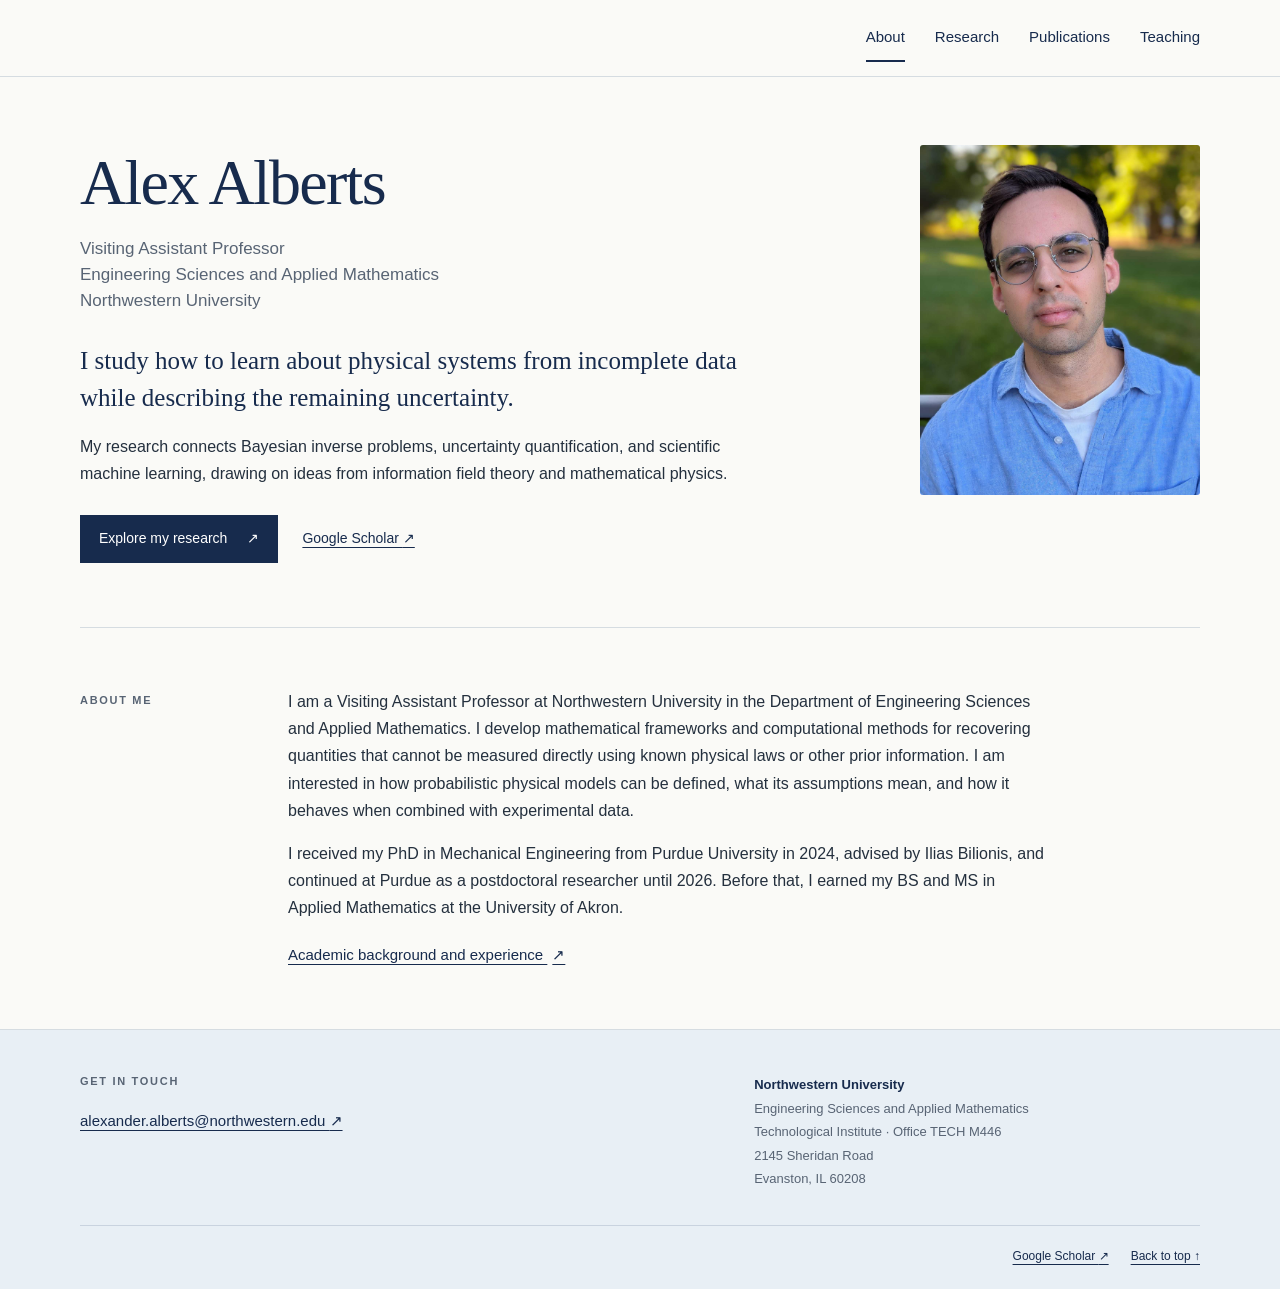
==== site/index.html @ 04f5bfd3 "Publish academic website with isolated GitHub Pages deployment Add the reviewed static website, publ" ====
<!doctype html>
<html lang="en">
<head>
<meta charset="utf-8">
<meta name="viewport" content="width=device-width, initial-scale=1">
<title>Alex Alberts | Applied Mathematics, Northwestern University</title>
<meta name="description" content="Alex Alberts is a Visiting Assistant Professor at Northwestern working on Bayesian inverse problems, uncertainty quantification, and scientific machine learning.">
<meta name="theme-color" content="#172B4D">
<link rel="canonical" href="https://alexalberts.github.io/">
<meta property="og:title" content="Alex Alberts | Applied Mathematics, Northwestern University">
<meta property="og:description" content="Alex Alberts is a Visiting Assistant Professor at Northwestern working on Bayesian inverse problems, uncertainty quantification, and scientific machine learning.">
<meta property="og:type" content="website">
<meta property="og:url" content="https://alexalberts.github.io/">
<meta property="og:image" content="https://alexalberts.github.io/assets/headshot.jpg">
<link rel="icon" href="data:,">
<link rel="stylesheet" href="assets/style.css">
</head>
<body>
<a class="skip-link" href="#main">Skip to content</a>
<header class="site-header"><div class="shell header-inner">
<nav aria-label="Main navigation"><a href="index.html" aria-current="page">About</a><a href="research.html">Research</a><a href="publications.html">Publications</a><a href="teaching.html">Teaching</a></nav>
</div></header>
<main id="main" class="shell"><section class="hero">
<div class="hero-copy"><h1>Alex Alberts</h1><p class="position">Visiting Assistant Professor<br>Engineering Sciences and Applied Mathematics<br>Northwestern University</p>
<p class="hero-intro">I study how to learn about physical systems from incomplete data while describing the remaining uncertainty.</p>
<p>My research connects Bayesian inverse problems, uncertainty quantification, and scientific machine learning, drawing on ideas from information field theory and mathematical physics.</p>
<div class="profile-links"><a class="button" href="research.html">Explore my research <span aria-hidden="true">↗</span></a><a href="https://scholar.google.com/citations?user=E4H5c60AAAAJ&amp;hl=en">Google Scholar <span aria-hidden="true">↗</span></a></div>
</div><figure class="portrait"><img src="assets/headshot.jpg" width="1542" height="2048" alt="Alex Alberts, wearing glasses and a blue shirt, outdoors." fetchpriority="high"></figure>
</section>
<section class="section about-section" aria-labelledby="about-heading">
<h2 class="eyebrow" id="about-heading">About me</h2>
<div class="prose">
<p>I am a Visiting Assistant Professor at Northwestern University in the Department of Engineering Sciences and Applied Mathematics. I develop mathematical frameworks and computational methods for recovering quantities that cannot be measured directly using known physical laws or other prior information. I am interested in how probabilistic physical models can be defined, what its assumptions mean, and how it behaves when combined with experimental data.</p>
<p>I received my PhD in Mechanical Engineering from Purdue University in 2024, advised by Ilias Bilionis, and continued at Purdue as a postdoctoral researcher until 2026. Before that, I earned my BS and MS in Applied Mathematics at the University of Akron.</p>
<a class="arrow-link" href="cv.html">Academic background and experience <span aria-hidden="true">↗</span></a>
</div>
</section></main>
<footer class="site-footer" id="contact"><div class="shell footer-grid">
<div><p class="eyebrow">Get in touch</p><a class="email" href="mailto:alexander.alberts@northwestern.edu">alexander.alberts@northwestern.edu <span aria-hidden="true">↗</span></a></div>
<address><strong>Northwestern University</strong><br>Engineering Sciences and Applied Mathematics<br>Technological Institute · Office TECH M446<br>2145 Sheridan Road<br>Evanston, IL 60208</address>
</div><div class="shell footer-bottom"><div><a href="https://scholar.google.com/citations?user=E4H5c60AAAAJ&amp;hl=en">Google Scholar <span aria-hidden="true">↗</span></a><a href="#main">Back to top ↑</a></div></div></footer>
</body></html>
---- site/assets/style.css ----
:root {
  --paper:#FAFAF7;
  --navy:#172B4D;
  --ink:#24303E;
  --muted:#586474;
  --pale:#E8EFF5;
  --line:#d5dce1;
  --ochre:#9a6039;
  --serif:Georgia,"Times New Roman",serif
}
.cv-contact {
  font-size:14px;
  margin-top:20px;
  overflow-wrap:anywhere
}
.cv-content a {
  overflow-wrap:anywhere
}
.cv-content ol {
  padding-left:24px
}
* {
  box-sizing:border-box
}
html {
  scroll-padding-top:24px
}
body {
  margin:0;
  background:var(--paper);
  color:var(--ink);
  font:17px/1.7 -apple-system,BlinkMacSystemFont,"Segoe UI",sans-serif;
  -webkit-font-smoothing:antialiased
}
a {
  color:var(--navy);
  text-decoration-thickness:1px;
  text-underline-offset:4px
}
a:hover {
  text-decoration-thickness:2px
}
a:focus-visible,button:focus-visible {
  outline:3px solid var(--ochre);
  outline-offset:5px;
  border-radius:2px
}
img {
  max-width:100%;
  height:auto;
  display:block
}
figure {
  margin:0
}
h1,h2,h3,p {
  margin:0
}
p+p {
  margin-top:1em
}
h1,h2,h3 {
  color:var(--navy);
  font-family:var(--serif);
  font-weight:400;
  line-height:1.2
}
h1 {
  font-size:clamp(38px,4.4vw,58px);
  letter-spacing:-1.7px
}
h2 {
  font-size:clamp(28px,3vw,38px);
  letter-spacing:-.7px
}
h3 {
  font-size:24px;
  letter-spacing:-.2px
}
strong {
  font-weight:600
}
::selection {
  background:#dbe5f1
}
.shell {
  width:min(1120px,calc(100% - 96px));
  margin-inline:auto
}
.skip-link {
  position:absolute;
  top:-90px;
  left:20px;
  padding:10px 18px;
  background:var(--navy);
  color:white;
  z-index:10
}
.skip-link:focus {
  top:12px
}
.site-header {
  border-bottom:1px solid var(--line)
}
.header-inner {
  display:flex;
  justify-content:flex-end;
  align-items:center;
  min-height:76px;
  gap:32px
}
.header-inner nav {
  display:flex;
  gap:30px;
  align-items:center;
  font-size:15px
}
.header-inner nav a {
  text-decoration:none;
  padding:10px 0;
  border-bottom:2px solid transparent
}
.header-inner nav a:hover,.header-inner nav a[aria-current=page] {
  border-color:var(--navy)
}
.eyebrow {
  font-size:11px;
  font-weight:650;
  letter-spacing:1.7px;
  text-transform:uppercase;
  color:var(--muted);
  line-height:1.6
}
.hero {
  display:grid;
  grid-template-columns:minmax(0,1fr) 280px;
  gap:90px;
  padding-block:68px 64px;
  align-items:center
}
.hero h1 {
  font-size:clamp(48px,5vw,66px);
  margin:0 0 14px
}
.position {
  font-size:17px;
  line-height:1.55;
  color:var(--muted)
}
.hero-intro {
  font:25px/1.5 var(--serif);
  color:var(--navy);
  margin-top:27px
}
.hero-copy>p:not(.eyebrow) {
  max-width:660px
}
.hero-copy>p:last-of-type {
  font-size:16px;
  margin-top:16px
}
.portrait {
  align-self:start;
  padding-top:0
}
.portrait img {
  aspect-ratio:4/5;
  object-fit:cover;
  object-position:50% 35%;
  border-radius:3px
}
.portrait figcaption {
  font-size:12px;
  color:var(--muted);
  margin-top:12px;
  text-align:right;
  letter-spacing:.5px
}
.profile-links {
  display:flex;
  flex-wrap:wrap;
  align-items:center;
  gap:24px;
  margin-top:28px;
  font-size:14px
}
.button {
  background:var(--navy);
  color:white;
  padding:11px 18px;
  text-decoration:none;
  border:1px solid var(--navy);
  display:inline-flex;
  gap:20px;
  align-items:center
}
.button:hover {
  background:#284264
}
.section {
  padding-block:60px;
  border-top:1px solid var(--line)
}
.two-column {
  display:grid;
  grid-template-columns:1fr 1.5fr;
  gap:70px
}
.two-column>.prose {
  max-width:680px
}
.two-column h2 {
  margin-top:13px
}
.prose p {
  font-size:16px
}
.prose h3 {
  margin-bottom:16px
}
.prose h3:not(:first-child) {
  margin-top:30px
}
.arrow-link {
  display:inline-block;
  margin-top:20px;
  font-size:15px
}
.arrow-link span,.text-links span {
  margin-left:5px
}
.section-heading {
  display:flex;
  align-items:end;
  justify-content:space-between;
  gap:24px;
  margin-bottom:32px
}
.section-heading h2 {
  margin-top:11px
}
.section-heading .arrow-link {
  white-space:nowrap
}
.theme-list>a {
  display:grid;
  grid-template-columns:35px 1fr 20px;
  gap:20px;
  padding:26px 0;
  border-top:1px solid var(--line);
  text-decoration:none
}
.theme-list>a:hover h3 {
  text-decoration:underline;
  text-underline-offset:5px
}
.item-number {
  font-size:13px;
  color:var(--ochre);
  font-variant-numeric:tabular-nums
}
.theme-list p {
  font-size:15px;
  color:var(--muted);
  margin-top:8px;
  max-width:760px
}
.teaching-preview {
  margin-bottom:64px;
  background:var(--pale);
  padding:40px 44px;
  border-top:0;
  border-left:3px solid var(--navy)
}
.teaching-preview h2 {
  margin-top:12px
}
.teaching-preview>p:not(.eyebrow) {
  max-width:650px;
  font-size:16px;
  margin-top:20px
}
.page-intro {
  padding:64px 0 48px;
  max-width:900px
}
.page-intro h1 {
  margin-top:16px
}
.lead {
  font:23px/1.55 var(--serif);
  color:var(--muted);
  max-width:760px;
  margin-top:23px
}
.page-intro .text-links {
  margin-top:25px
}
.text-links {
  display:flex;
  flex-wrap:wrap;
  gap:22px;
  font-size:14px
}
.approach {
  padding-bottom:54px
}
.wide {
  max-width:820px
}
.wide h2 {
  font-size:30px;
  margin-bottom:23px
}
.ensemble-figure {
  margin-top:38px
}
.ensemble-grid {
  display:grid;
  grid-template-columns:repeat(4,minmax(0,1fr));
  gap:24px;
  border-block:1px solid var(--line);
  padding:25px 0 28px
}
.stage-index {
  font-size:12px;
  color:var(--ochre);
  letter-spacing:1px
}
.ensemble-stage h3 {
  font-family:inherit;
  font-weight:600;
  font-size:16px;
  line-height:1.45;
  margin-top:8px;
  min-height:47px
}
.ensemble-stage img {
  width:100%;
  margin-top:12px
}
.ensemble-stage>p:last-child {
  font-size:14px;
  line-height:1.6;
  color:var(--muted);
  margin-top:12px
}
.ensemble-figure>figcaption {
  font-size:13px;
  color:var(--muted);
  line-height:1.7;
  margin-top:20px;
  max-width:900px
}
.graphic-note {
  font-size:13px;
  color:var(--muted);
  max-width:870px;
  margin-top:13px
}
.theme-label {
  display:flex;
  gap:18px;
  align-items:baseline;
  margin-bottom:25px
}
.research-theme .two-column h2 {
  margin-top:0
}
.related {
  font-size:14px!important;
  padding-top:8px
}
.application-grid {
  display:grid;
  grid-template-columns:1fr 1fr;
  gap:50px;
  margin-top:32px;
  align-items:start
}
.paper-figure {
  padding:18px;
  background:#fff;
  border:1px solid var(--line)
}
.paper-figure img {
  width:100%
}
.paper-figure figcaption {
  margin-top:16px;
  font-size:12px;
  line-height:1.7;
  color:var(--muted)
}
.engine-grid {
  display:grid;
  grid-template-columns:1fr 1fr;
  gap:50px;
  margin-top:42px;
  padding-top:36px;
  border-top:1px solid var(--line)
}
.engine-grid h3 {
  font-size:25px
}
.publication-section>h2 {
  font-size:27px;
  margin-bottom:25px
}
.publication {
  padding:29px 0 32px;
  border-top:1px solid var(--line);
  scroll-margin-top:25px
}
.publication h3 {
  font-size:25px;
  line-height:1.35;
  max-width:840px
}
.authors {
  font-size:15px;
  margin-top:13px
}
.venue {
  font-size:14px;
  margin-top:5px
}
.status {
  font-size:13px;
  color:var(--ochre);
  display:inline-block;
  margin-top:7px
}
.publication .text-links {
  margin-top:17px
}
.publication-section.section {
  padding-top:45px
}
.teaching-intro {
  margin-bottom:55px
}
.course {
  display:grid;
  grid-template-columns:240px 1fr;
  gap:50px;
  padding:30px 0;
  border-top:1px solid var(--line)
}
.course-meta strong {
  display:block;
  font-size:15px;
  color:var(--navy)
}
.course-meta span {
  font-size:14px;
  color:var(--muted)
}
.course h3 {
  margin-top:7px;
  font-size:27px
}
.course p:not(.eyebrow) {
  font-size:15px;
  max-width:680px;
  margin-top:13px
}
.course .arrow-link {
  font-size:14px;
  margin-top:12px
}
.small-label {
  font-size:13px;
  color:var(--muted)
}
.plain-list {
  padding-left:20px;
  margin:15px 0 0;
  font-size:15px
}
.plain-list li {
  margin:8px 0
}
.site-footer {
  background:var(--pale);
  border-top:1px solid var(--line);
  padding:43px 0 22px
}
.footer-grid {
  display:grid;
  grid-template-columns:1.4fr 1fr;
  gap:50px
}
.site-footer h2 {
  font-size:28px;
  margin-top:11px
}
.site-footer p:not(.eyebrow) {
  font-size:14px;
  color:var(--muted);
  margin-top:13px
}
.email {
  display:inline-block;
  font-size:15px;
  margin-top:17px;
  overflow-wrap:anywhere
}
.site-footer address {
  font-style:normal;
  font-size:13px;
  color:var(--muted);
  padding-top:32px;
  line-height:1.8
}
.site-footer address strong {
  color:var(--navy)
}
.footer-bottom {
  margin-top:35px;
  padding-top:20px;
  border-top:1px solid #c9d3df;
  display:flex;
  justify-content:space-between;
  gap:20px;
  font-size:12px;
  color:var(--muted)
}
.footer-bottom>div {
  display:flex;
  gap:22px;
  flex-wrap:wrap
}
.cv-content {
  max-width:850px;
  padding-bottom:60px
}
.cv-content section {
  margin-top:35px;
  border-top:1px solid var(--line);
  padding-top:25px
}
.cv-content h2 {
  font-size:27px;
  margin-bottom:20px
}
.cv-content h3 {
  font-size:20px;
  margin:17px 0 5px
}
.cv-content p,.cv-content li {
  font-size:14px
}
.cv-content li {
  margin-block:10px
}
.cv-content ul {
  padding-left:20px
}
.cv-date {
  color:var(--muted);
  font-size:13px
}
.cv-content .publication {
  grid-template-columns:65px 1fr;
  gap:18px;
  padding-block:18px
}
.cv-content .publication h3 {
  font-size:18px;
  margin:0
}
.cv-content .pub-note {
  display:none
}
.cv-content .pub-year {
  font-size:18px
}
.cv-content .pub-year span {
  font-size:10px
}
.cv-content .authors,.cv-content .venue {
  font-size:12px
}
@media(min-width:1500px) {
  .shell {
    width:min(1180px,calc(100% - 120px))
  }
  .hero {
    gap:110px;
    grid-template-columns:minmax(0,1fr) 300px
  }
}
@media(max-width:1000px) {
  .shell {
    width:calc(100% - 64px)
  }
  .hero {
    gap:45px;
    grid-template-columns:minmax(0,1fr) 240px
  }
  .hero-intro {
    font-size:23px
  }
  .profile-links {
    gap:18px
  }
  .two-column {
    gap:36px;
    grid-template-columns:1fr 1.4fr
  }
  .ensemble-grid {
    grid-template-columns:repeat(2,minmax(0,1fr));
    gap:32px
  }
  .ensemble-stage h3 {
    min-height:0
  }
  .ensemble-stage img {
    max-width:360px;
    margin-inline:auto
  }
  .application-grid,.engine-grid {
    gap:32px
  }
  .course {
    grid-template-columns:195px 1fr;
    gap:28px
  }
  .header-inner nav {
    gap:22px
  }
}
@media(max-width:700px) {
  .shell {
    width:calc(100% - 40px)
  }
  .header-inner {
    flex-direction:column;
    align-items:flex-start;
    gap:5px;
    padding-block:14px 0;
    min-height:0
  }
  .header-inner nav {
    width:100%;
    justify-content:space-between;
    gap:10px;
    font-size:14px
  }
  .header-inner nav a {
    padding:12px 0
  }
  .hero {
    grid-template-columns:1fr;
    gap:30px;
    padding:36px 0 40px
  }
  .hero h1 {
    margin:13px 0;
    font-size:51px
  }
  .hero .eyebrow {
    font-size:10px;
    letter-spacing:1.1px
  }
  .hero-intro {
    font-size:24px;
    margin-top:24px
  }
  .portrait {
    width:200px;
    padding-top:0;
    grid-row:2
  }
  .portrait img {
    aspect-ratio:1;
    object-position:50% 34%
  }
  .portrait figcaption {
    text-align:left
  }
  .profile-links {
    gap:20px;
    font-size:14px
  }
  .button {
    padding:10px 13px;
    gap:14px
  }
  .two-column,.application-grid,.engine-grid {
    grid-template-columns:1fr;
    gap:23px
  }
  .section {
    padding-block:38px
  }
  .section-heading {
    align-items:start;
    flex-direction:column;
    gap:5px;
    margin-bottom:25px
  }
  .section-heading .arrow-link {
    margin-top:12px
  }
  .theme-list>a {
    grid-template-columns:22px 1fr 15px;
    gap:12px;
    padding:23px 0
  }
  .theme-list h3 {
    font-size:23px
  }
  .teaching-preview {
    padding:28px 24px;
    margin-bottom:40px
  }
  .page-intro {
    padding:39px 0 35px
  }
  .page-intro h1 {
    font-size:39px;
    letter-spacing:-1.2px
  }
  .lead {
    font-size:22px;
    margin-top:20px
  }
  .ensemble-grid {
    gap:24px 16px
  }
  .ensemble-stage h3 {
    font-size:15px
  }
  .ensemble-stage>p:last-child {
    font-size:13px
  }
  .ensemble-stage img {
    min-width:0
  }
  .wide h2 {
    font-size:27px
  }
  .approach {
    padding-bottom:35px
  }
  .theme-label {
    gap:13px;
    margin-bottom:18px
  }
  .theme-label .eyebrow {
    font-size:10px;
    letter-spacing:1px
  }
  .paper-figure {
    padding:12px
  }
  .engine-grid {
    gap:30px
  }
  .publication {
    padding-block:25px
  }
  .publication h3 {
    font-size:23px
  }
  .authors {
    font-size:14px
  }
  .course {
    grid-template-columns:1fr;
    gap:15px;
    padding-block:26px
  }
  .course-meta {
    display:flex;
    flex-wrap:wrap;
    gap:5px 20px
  }
  .course h3 {
    font-size:24px
  }
  .teaching-intro {
    margin-bottom:35px
  }
  .footer-grid {
    grid-template-columns:1fr;
    gap:20px
  }
  .site-footer address {
    padding-top:0
  }
  .footer-bottom {
    flex-direction:column;
    gap:12px
  }
  .footer-bottom>div {
    gap:18px
  }
  .desktop-break {
    display:none
  }
}
@media(max-width:420px) {
  .ensemble-grid {
    grid-template-columns:1fr
  }
  .ensemble-stage {
    display:grid;
    grid-template-columns:22px 1fr;
    column-gap:12px
  }
  .ensemble-stage h3 {
    margin-top:0
  }
  .ensemble-stage img,.ensemble-stage>p:last-child {
    grid-column:2
  }
  .ensemble-stage .stage-index {
    padding-top:1px
  }
  .profile-links {
    gap:17px
  }
  .profile-links .button {
    width:100%;
    justify-content:space-between
  }
  .hero h1 {
    font-size:47px
  }
  .hero-intro {
    font-size:23px
  }
  .footer-bottom>div {
    gap:15px
  }
}
@media print {
  @page {
    size:letter;
    margin:17mm
  }
  .site-header,.site-footer,.skip-link,.profile-links,.page-intro .text-links,.cv-content .text-links {
    display:none
  }
  body {
    background:white;
    font-size:11pt;
    line-height:1.45;
    color:#222
  }
  .shell {
    width:100%;
    max-width:none
  }
  .page-intro {
    padding:0 0 15px
  }
  .page-intro h1 {
    font-size:30pt
  }
  .page-intro .lead {
    font:12pt/1.5 Georgia,serif
  }
  .cv-content {
    max-width:none;
    padding:0
  }
  .cv-content section {
    margin-top:20px;
    padding-top:14px
  }
  .cv-content h2 {
    font-size:17pt;
    break-after:avoid
  }
  .cv-content h3 {
    break-after:avoid
  }
  .cv-content .publication {
    break-inside:avoid
  }
  .cv-content p,.cv-content li {
    font-size:10pt
  }
  .cv-content .pub-year {
    font-size:11pt
  }
  .cv-content .publication h3 {
    font-size:11pt
  }
  a {
    color:inherit;
    text-decoration:none
  }
  .eyebrow {
    font-size:8pt
  }
  .cv-content .publication p {
    font-size:9pt
  }
  .cv-content .publication {
    padding-block:12px
  }
  .cv-content li {
    break-inside:avoid
  }
  .cv-content .status {
    color:#333
  }
}

/* The About page uses a compact section label and a wider reading column. */
.about-section {
  display:grid;
  grid-template-columns:160px minmax(0,760px);
  gap:48px;
}
.about-section>h2 {
  font-family:inherit;
  padding-top:4px;
}
.site-footer address {
  padding-top:0;
}
.site-footer .footer-bottom {
  justify-content:flex-end;
}
@media(max-width:700px) {
  .about-section {
    grid-template-columns:1fr;
    gap:22px;
  }
}

.bnn-figure {
  width:100%;
  margin:28px auto 0;
}
.sample-comparison {
  display:grid;
  grid-template-columns:repeat(4,minmax(0,1fr));
  gap:24px;
}
@media(max-width:1000px) {
  .sample-comparison {
    grid-template-columns:repeat(2,minmax(0,1fr));
  }
}
@media(max-width:700px) {
  .sample-comparison {
    grid-template-columns:1fr;
  }
}
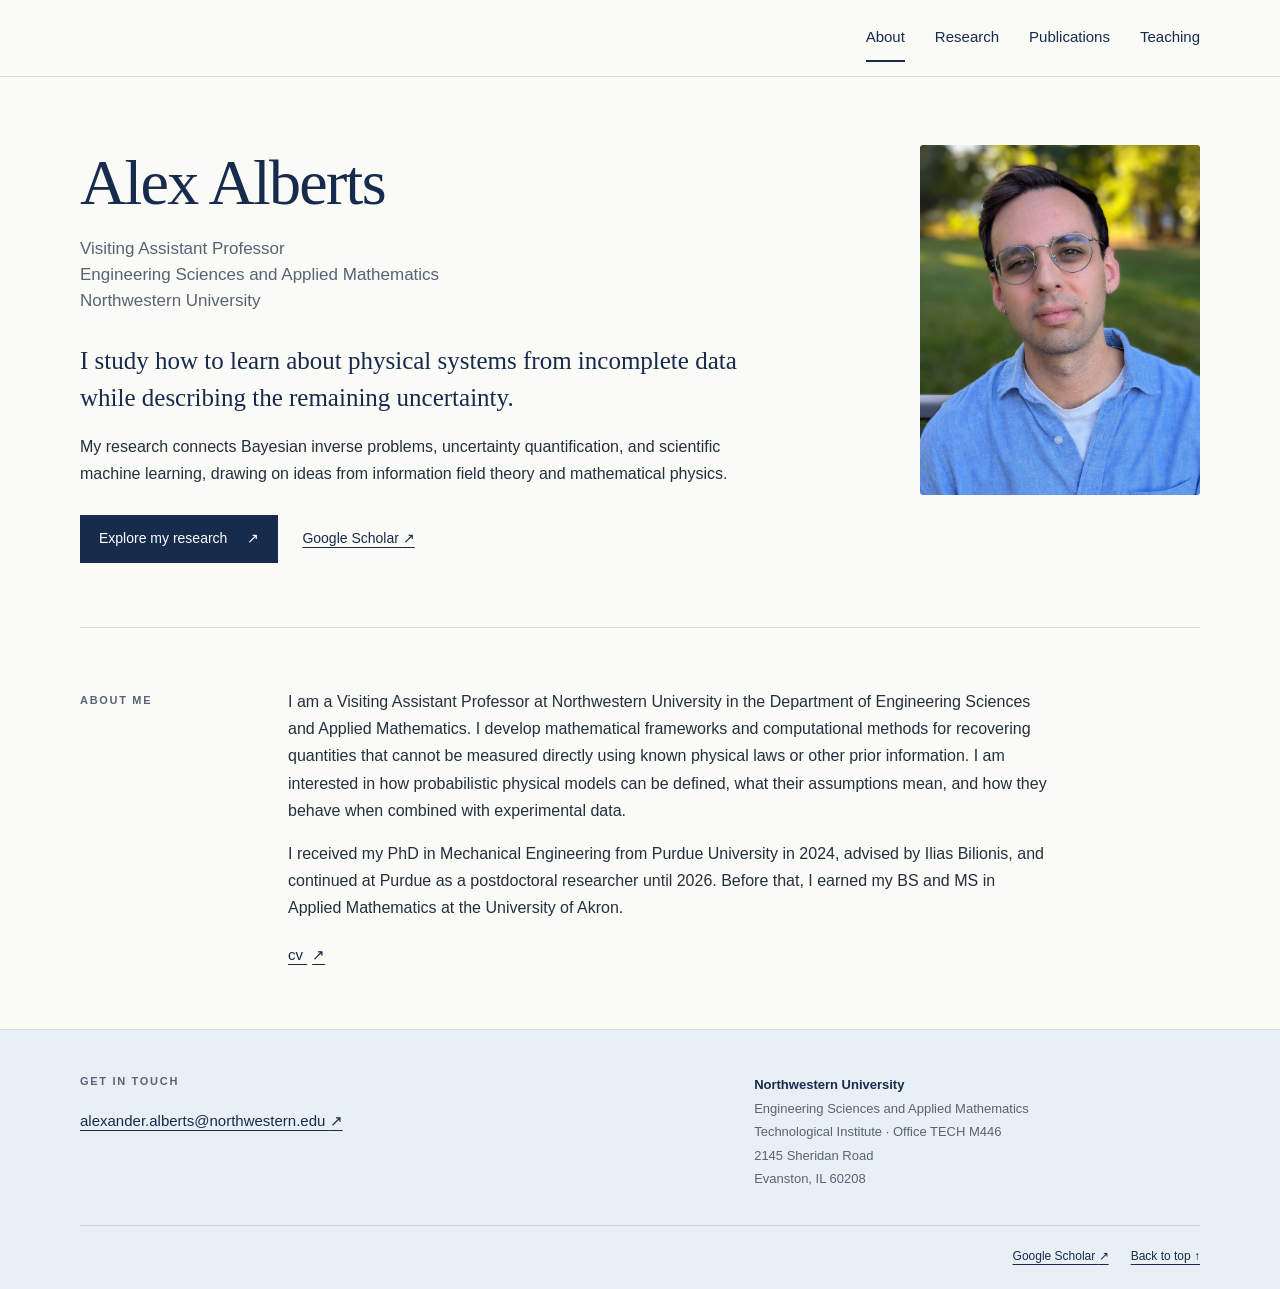
==== commit 9216e3d8: "Refine homepage and intake manifold wording" ====
--- a/site/index.html
+++ b/site/index.html
@@ -30,9 +30,9 @@
 <section class="section about-section" aria-labelledby="about-heading">
 <h2 class="eyebrow" id="about-heading">About me</h2>
 <div class="prose">
-<p>I am a Visiting Assistant Professor at Northwestern University in the Department of Engineering Sciences and Applied Mathematics. I develop mathematical frameworks and computational methods for recovering quantities that cannot be measured directly using known physical laws or other prior information. I am interested in how probabilistic physical models can be defined, what its assumptions mean, and how it behaves when combined with experimental data.</p>
+<p>I am a Visiting Assistant Professor at Northwestern University in the Department of Engineering Sciences and Applied Mathematics. I develop mathematical frameworks and computational methods for recovering quantities that cannot be measured directly using known physical laws or other prior information. I am interested in how probabilistic physical models can be defined, what their assumptions mean, and how they behave when combined with experimental data.</p>
 <p>I received my PhD in Mechanical Engineering from Purdue University in 2024, advised by Ilias Bilionis, and continued at Purdue as a postdoctoral researcher until 2026. Before that, I earned my BS and MS in Applied Mathematics at the University of Akron.</p>
-<a class="arrow-link" href="cv.html">Academic background and experience <span aria-hidden="true">↗</span></a>
+<a class="arrow-link" href="cv.html">cv <span aria-hidden="true">↗</span></a>
 </div>
 </section></main>
 <footer class="site-footer" id="contact"><div class="shell footer-grid">
